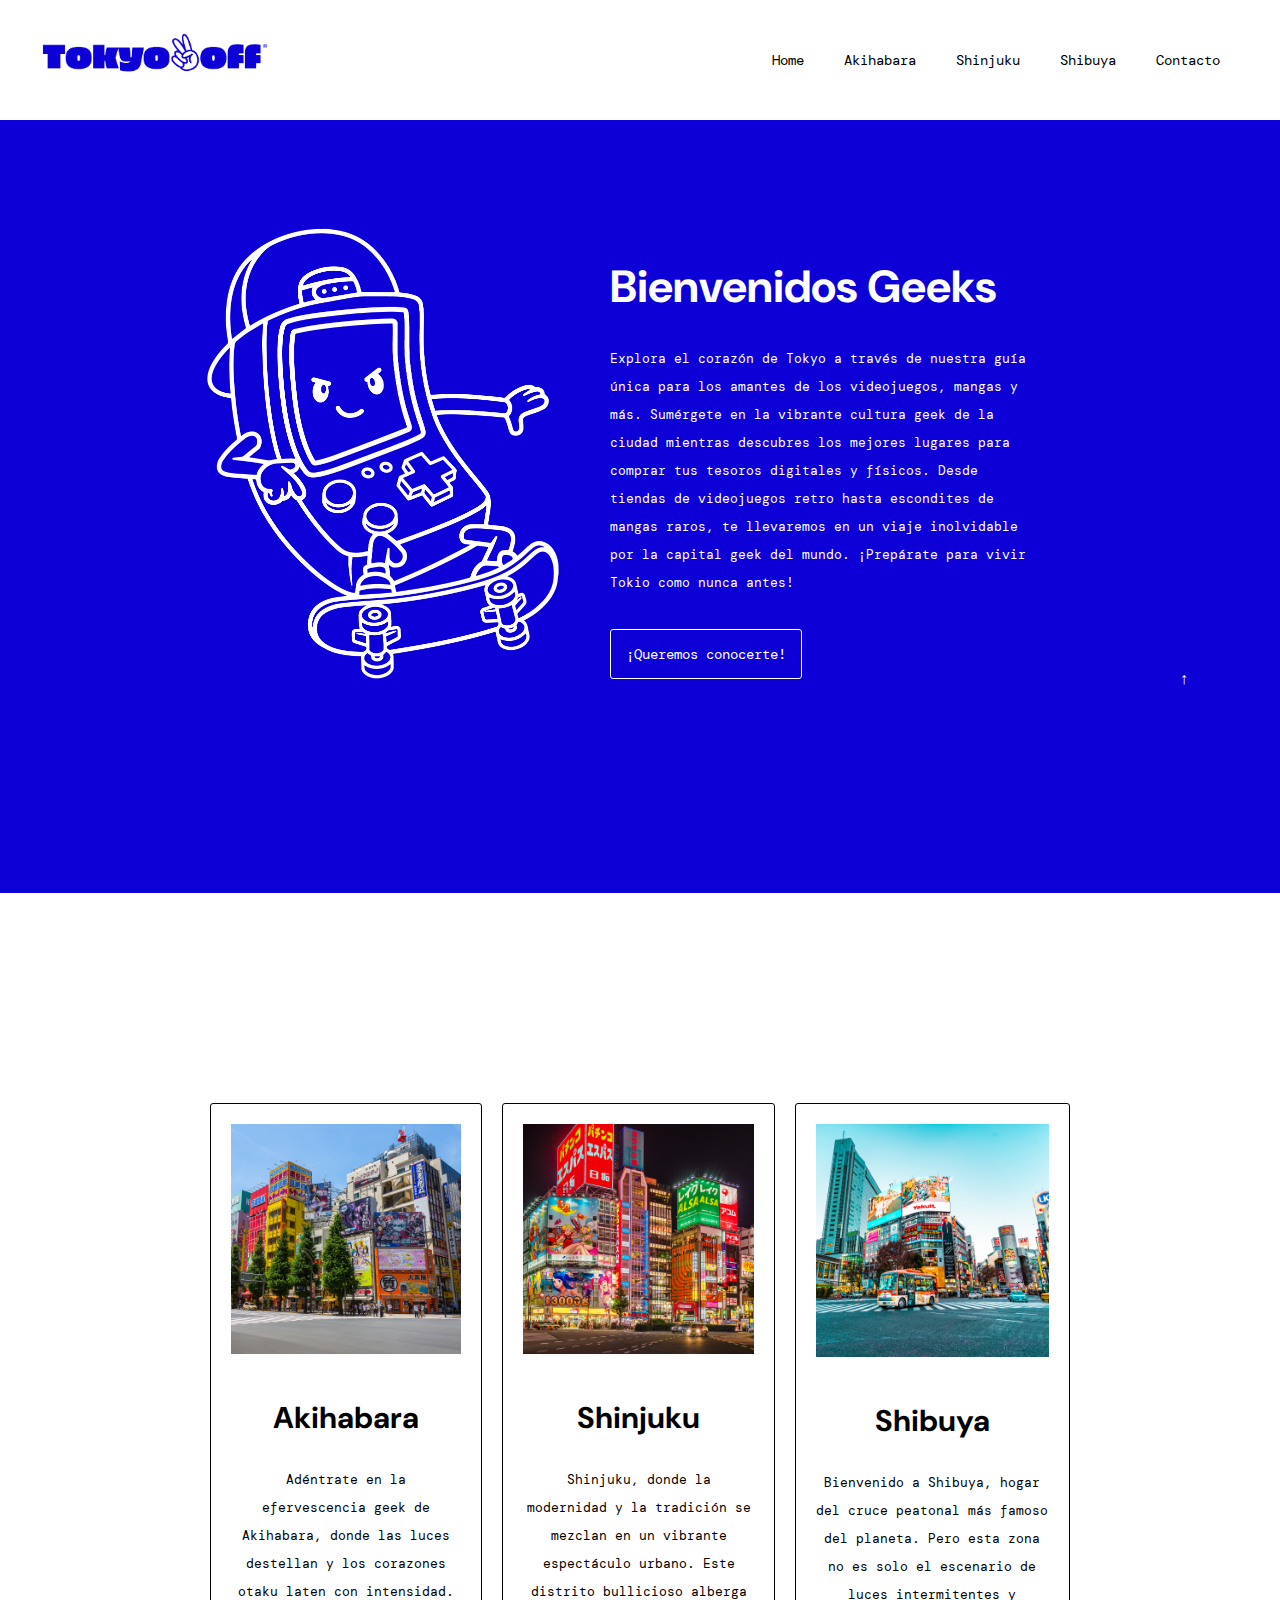
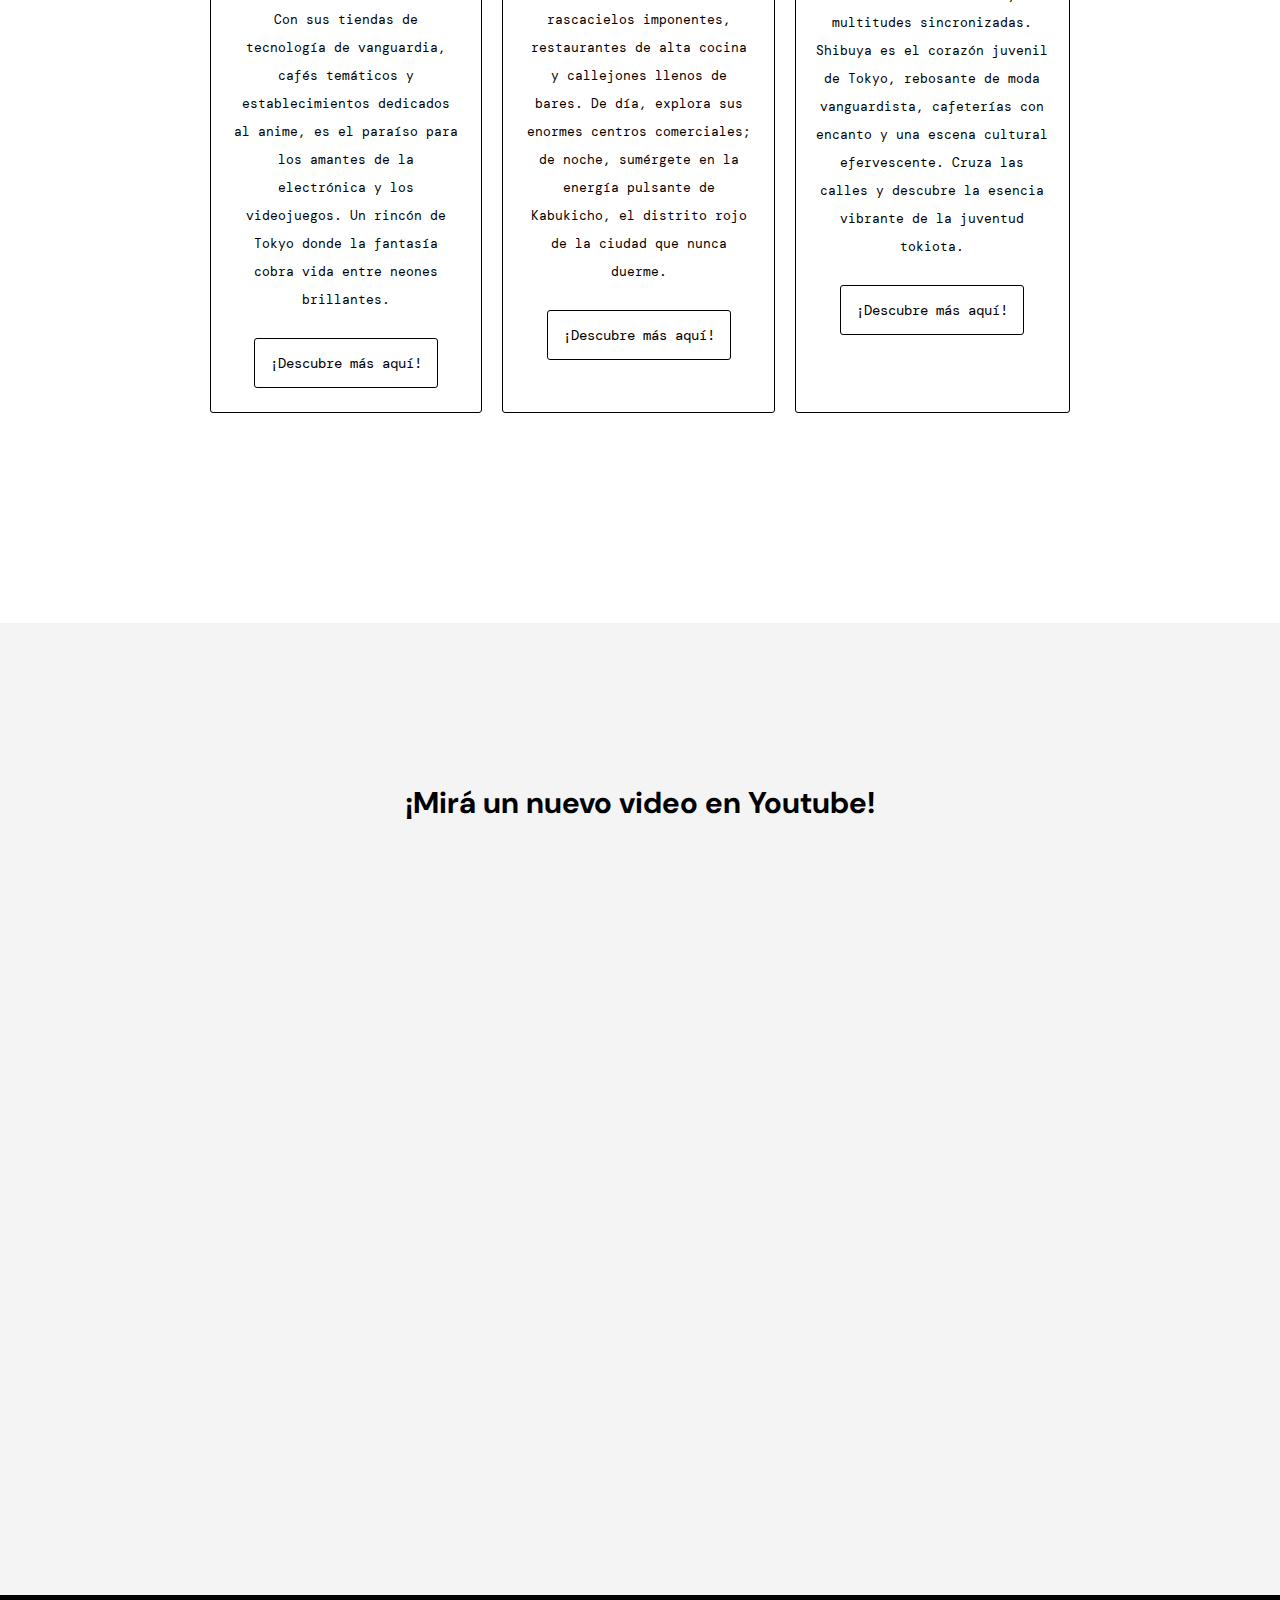
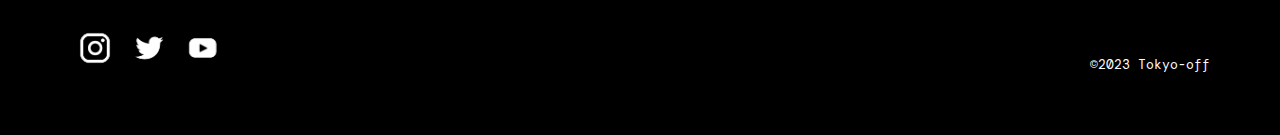
==== index.html @ 871c1d8a "version 0.1" ====
<!DOCTYPE html>
<html lang="en">
<head>
    <meta charset="UTF-8">
    <meta name="viewport" content="width=device-width, initial-scale=1.0">
    <link rel="stylesheet" href="./css/estilo.css">
    <title>Tokyo-off</title>
    <link rel="shortcut icon" href="./img/favicon.png" type="image/x-icon">
    <link rel="preconnect" href="https://fonts.googleapis.com">
    <link rel="preconnect" href="https://fonts.gstatic.com" crossorigin>
    <link href="https://fonts.googleapis.com/css2?family=DM+Sans:opsz@9..40&display=swap" rel="stylesheet">
    <link rel="preconnect" href="https://fonts.googleapis.com">
    <link rel="preconnect" href="https://fonts.gstatic.com" crossorigin>
    <link href="https://fonts.googleapis.com/css2?family=DM+Mono&family=DM+Sans:opsz@9..40&display=swap" rel="stylesheet">
</head>
<body>
    <header>
        <nav class="top">
            <div class="logo">
                <a href="index.html"><img src="./img/logo.png" alt="Logo"></a>
            </div>
            <ul class="menu">
                <li><a href="index.html">Home</a></li>
                <li><a href="./paginas/akihabara.html">Akihabara</a></li>
                <li><a href="./paginas/shinjuku.html">Shinjuku</a></li>
                <li><a href="./paginas/shibuya.html">Shibuya</a></li>
                <li><a href="./paginas/contacto.html">Contacto</a></li>
            </ul>
        </nav>
    </header>

    <main>
        <section class="seccion1">
            <div>
                <img src="./img/tokyo.jpg" alt="Tokyo">
            </div>
        </section>

        <section class="seccion2">
            <div>
                <img src="./img/geek.png" alt="Geek">
            </div>
            <div class="texto1">
                <h1>Bienvenidos Geeks</h1>
                <br>
                <p> Explora el corazón de Tokyo a través de nuestra guía única para los amantes de los videojuegos, mangas y más. Sumérgete en la vibrante cultura geek de la ciudad mientras descubres los mejores lugares para comprar tus tesoros digitales y físicos. Desde tiendas de videojuegos retro hasta escondites de mangas raros, te llevaremos en un viaje inolvidable por la capital geek del mundo. ¡Prepárate para vivir Tokio como nunca antes!</p>
                <br>
                <a href="./paginas/contacto.html" class="boton1">¡Queremos conocerte!</a>
            </div>
        </section>

        <section class="seccion3">
            <div class="img-item">
              <img src="./img/akihabara-cuadrada.jpg" alt="Akihabara">
              <h2>Akihabara</h2>
              
              <br>
              <p>Adéntrate en la efervescencia geek de Akihabara, donde las luces destellan y los corazones otaku laten con intensidad. Con sus tiendas de tecnología de vanguardia, cafés temáticos y establecimientos dedicados al anime, es el paraíso para los amantes de la electrónica y los videojuegos. Un rincón de Tokyo donde la fantasía cobra vida entre neones brillantes.</p>
              <a href="./paginas/akihabara.html" class="boton2">¡Descubre más aquí!</a>
            </div>

            <div class="img-item">
                <img src="./img/shinjuku-cuadrada.jpg" alt="Shinjuku">
                <h2>Shinjuku</h2>
                <br>
                <p>Shinjuku, donde la modernidad y la tradición se mezclan en un vibrante espectáculo urbano. Este distrito bullicioso alberga rascacielos imponentes, restaurantes de alta cocina y callejones llenos de bares. De día, explora sus enormes centros comerciales; de noche, sumérgete en la energía pulsante de Kabukicho, el distrito rojo de la ciudad que nunca duerme.</p>
                <a href="./paginas/shinjuku.html" class="boton2">¡Descubre más aquí!</a>
            </div>

            <div class="img-item">
              <img src="./img/shibuya-cuadrada.jpg" alt="Shibuya">
              <h2>Shibuya</h2>
              <br>
              <p>Bienvenido a Shibuya, hogar del cruce peatonal más famoso del planeta. Pero esta zona no es solo el escenario de luces intermitentes y multitudes sincronizadas. Shibuya es el corazón juvenil de Tokyo, rebosante de moda vanguardista, cafeterías con encanto y una escena cultural efervescente. Cruza las calles y descubre la esencia vibrante de la juventud tokiota.</p>
              <a href="./paginas/shibuya.html" class="boton2">¡Descubre más aquí!</a>
            </div>
          </section>

          <section class="seccion4">
            <div>
                <h2>¡Mirá un nuevo video en Youtube!</h2>
                <br>
                <iframe width="1000" height="560" src="https://www.youtube.com/embed/0nTO4zSEpOs?si=4sFoR-tvYSKxNUcH" title="YouTube video player" frameborder="0" allow="accelerometer; autoplay; clipboard-write; encrypted-media; gyroscope; picture-in-picture; web-share" allowfullscreen></iframe>

            </div>
        </section>

        <a href="#top"><button class="floating-button">↑</button></a>
    
    </main>

   

    <footer>
        <div class="social">
            <i class="bi bi-instagram"></i>
            <a href="https://www.instagram.com/" target="_blank"><img src="./img/logo-instagram.png" alt="Logo Instagram"></a>
            <a href="https://www.twitter.com" target="_blank"><img src="./img/logo-twitter.png" alt="Logo Twitter"></a>
            <a href="https://www.youtube.com" target="_blank"><img src="./img/logo-youtube.png" alt="Logo Youtube"></a>
        </div>

        <div class="copyright">
            <p>©2023 Tokyo-off</p>
        </div>
    </footer>
    
</body>
</html>
---- css/estilo.css ----
*{
    margin: 0;
    padding: 0;
    box-sizing: border-box;
}


h1{
    font-family: 'DM Sans', sans-serif;
    font-size: 45px;
    line-height:80px;
}

h2{
    font-family: 'DM Sans', sans-serif;
    font-size: 30px;
    line-height:60px;
}

p{
    font-family: 'DM Mono', monospace;
    font-size: 13px;
    line-height: 28px;

}

nav{
    width: 100%;
    height: 120px;
    margin: 0 auto;
    padding: 30px;
    background-color: white;
    display: flex;
    justify-content: space-between;
    align-items: center;
    position: fixed;
}

nav img{
    width: 250px;
    padding: 10px;
    margin-top: 20px;
}
.menu{
    list-style: none;
    display: flex;
    padding: 10px;
}
.menu a{
    color: black;
    text-decoration: none;
    padding: 20px;
    font-family: 'DM Mono', monospace;
    font-size: 14px;
}
.menu a:hover{
    color: #0c00d6;
}

.seccion1 img{
    width: 100%;
    margin: 0 auto;
    padding: 0 auto;
    display: flex;
   
}

.seccion2{
    background-color: #0c00d6;
    display: flex;
    justify-content: space-between;
    align-items: center;  
}

.seccion2 img{
    width: 60%;
    margin: 200px;
}

.texto1{
    width: 100%;
    margin-right: 250px;
}

.seccion2 h1{
    color: white;
}

.seccion2 p{
    color: white;
    margin-bottom: 30px;
}

.boton1{
    color:white;
    text-decoration: none;
    font-family: 'DM Mono', monospace;
    font-size: 14px;
    border: 1px solid white;
    border-radius: 3px;
    padding: 15px;
}

.boton1:hover{
    color:#0c00d6;
    background-color: white;
    
}

.seccion3 {
    display: flex;
    margin: 200px;
    justify-content: space-between;
    align-items: top;
}
  
.img-item {
    margin: 10px;
    text-align: center;
    border: 1px solid black;
    border-radius: 3px;
    padding: 20px;
    padding-bottom: 40px;    
}
  
img {
    max-width: 100%;
    height: auto;
    margin-bottom: 30px;
}

.img-item p{
    margin-bottom: 40px;
} 

.boton2{
    color:black;
    text-decoration: none;
    font-family: 'DM Mono', monospace;
    font-size: 14px;
    border: 1px solid black;
    border-radius: 3px;
    padding: 15px;
}

.boton2:hover{
    color:white;
    background-color:#0c00d6;
    border: 1px solid #0c00d6;
}

.seccion4{
    width: 100%;
    background-color: #f4f4f4;
    display: flex;
    justify-content: center;
    padding: 150px;
}

.seccion4 h2{
    text-align: center;
    margin-bottom: 30px;
}

.half-section {
    display: flex;
    width: 100%;
    align-items: center;
    background-color: #f4f4f4;
}
  
.image-container {
    flex: 1;
    
}
  
.image-container img {
    width: 100%;
    height: auto;
    margin: 0 auto;
    padding: 0 auto;
    display: flex;    
}
  
.text-container {
    flex: 1;
    padding: 50px;
    
}

.floating-button {
    position: fixed;
    bottom: 200px;
    right: 70px;
    padding: 10px 20px;
    background-color: #0c00d6;
    color:white;
    border: 1px solid #0c00d6;
    border-radius: 3px;
    cursor: pointer;
    font-size: 16px;
    font-family: 'DM Mono', monospace;
}

.form-container {
  width: 100%;
  padding: 100px;
  border: 1px solid #ccc;
  border-radius: 8px;
  font-family: 'DM Mono', monospace;
  font-size: 13px;
  line-height: 28px;
  display: flex;
  align-items: center;
  justify-content: center; 
}
  
form {
    width: 400px;
    padding: 20px;
    border: 1px solid #ccc;
    border-radius: 8px;
    display: flex;
    flex-direction: column;
}

label {
    margin-bottom: 8px;
  }
  
input, textarea {
    padding: 8px;
    margin-bottom: 16px;
}
  
button {
    background-color: white;
    color: black;
    border: 1px solid black;
    padding: 15px;
    border-radius: 3px;
    cursor: pointer;
    font-family: 'DM Mono', monospace;
}
  
button:hover {
    background-color: #0c00d6;
    color: white;
    border: 1px solid #0c00d6;
}

footer{
    width: 100%;
    height: 120px;
    margin: 0 auto;
    padding: 70px;
    background-color: black;
    display: flex;
    justify-content: space-between;
    align-items: center;
}

footer img{
    width: 50px;
}
.copyright p{
    color:white;
}
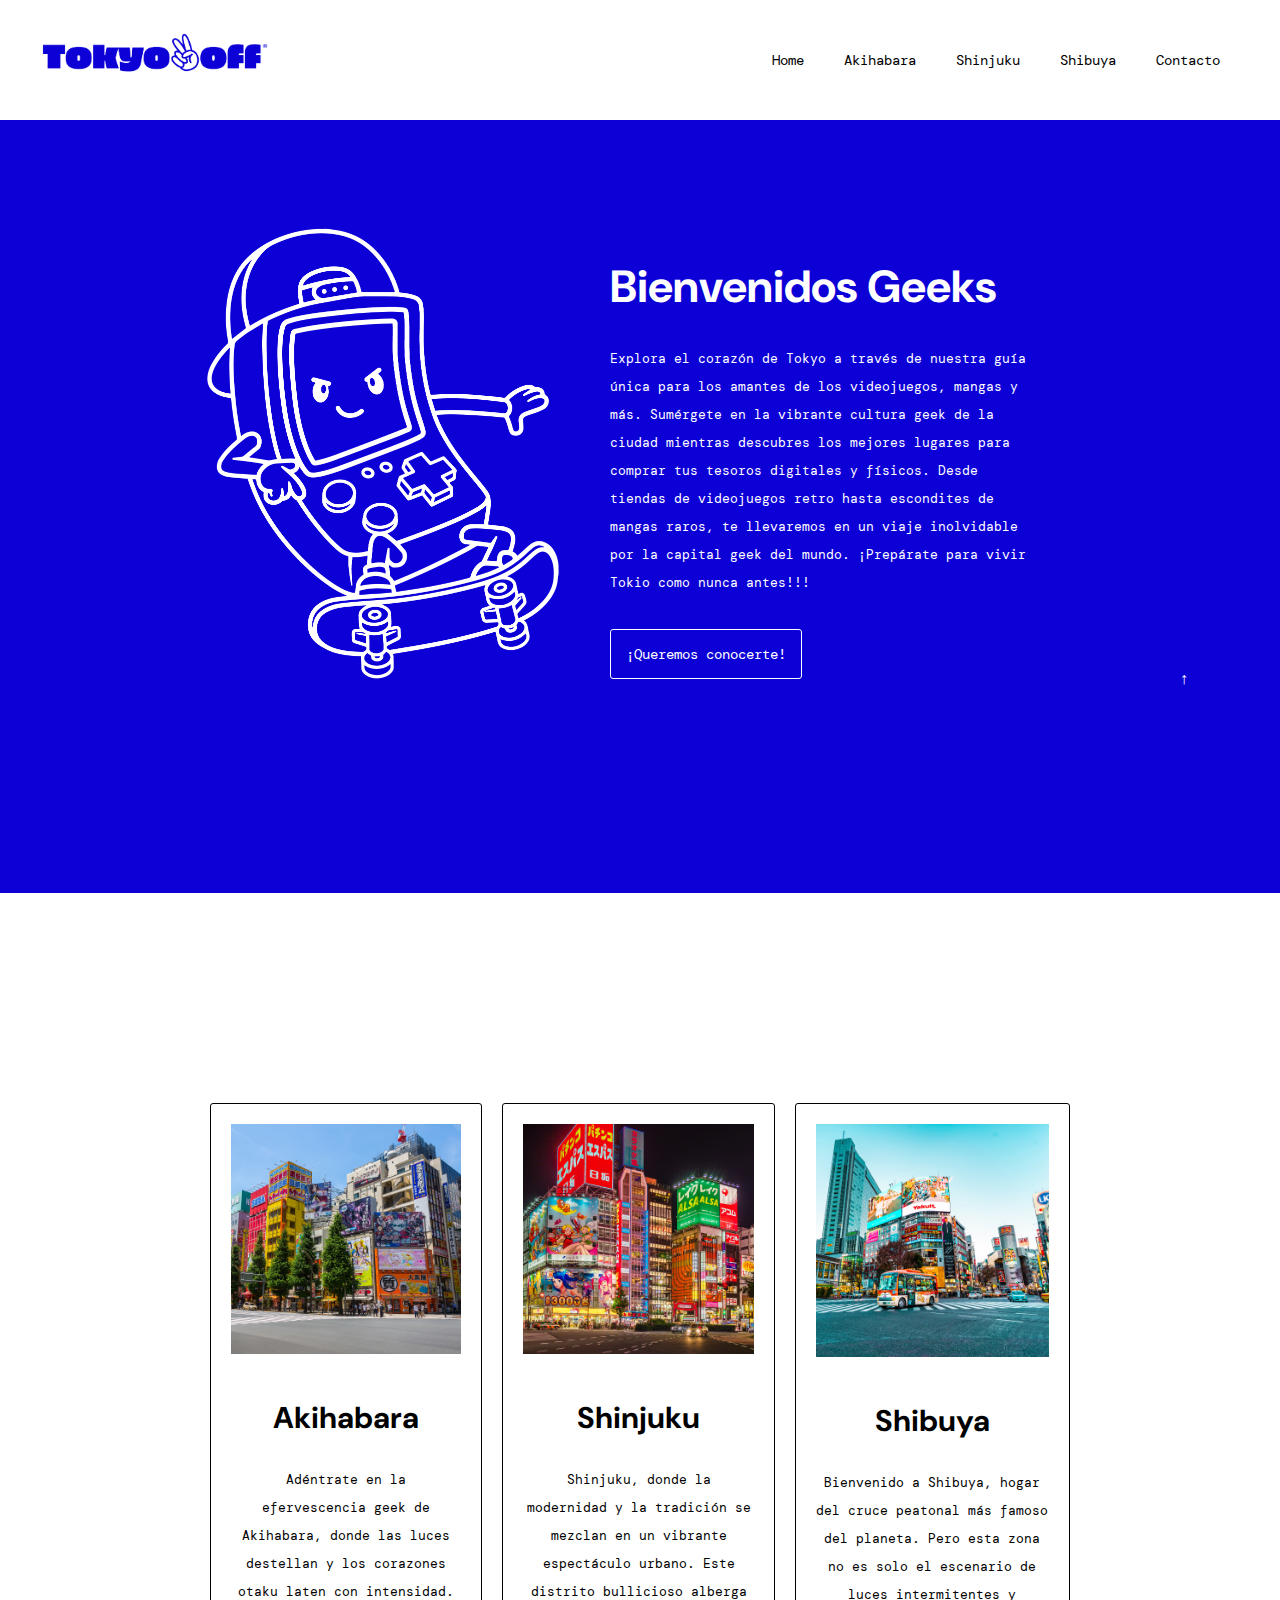
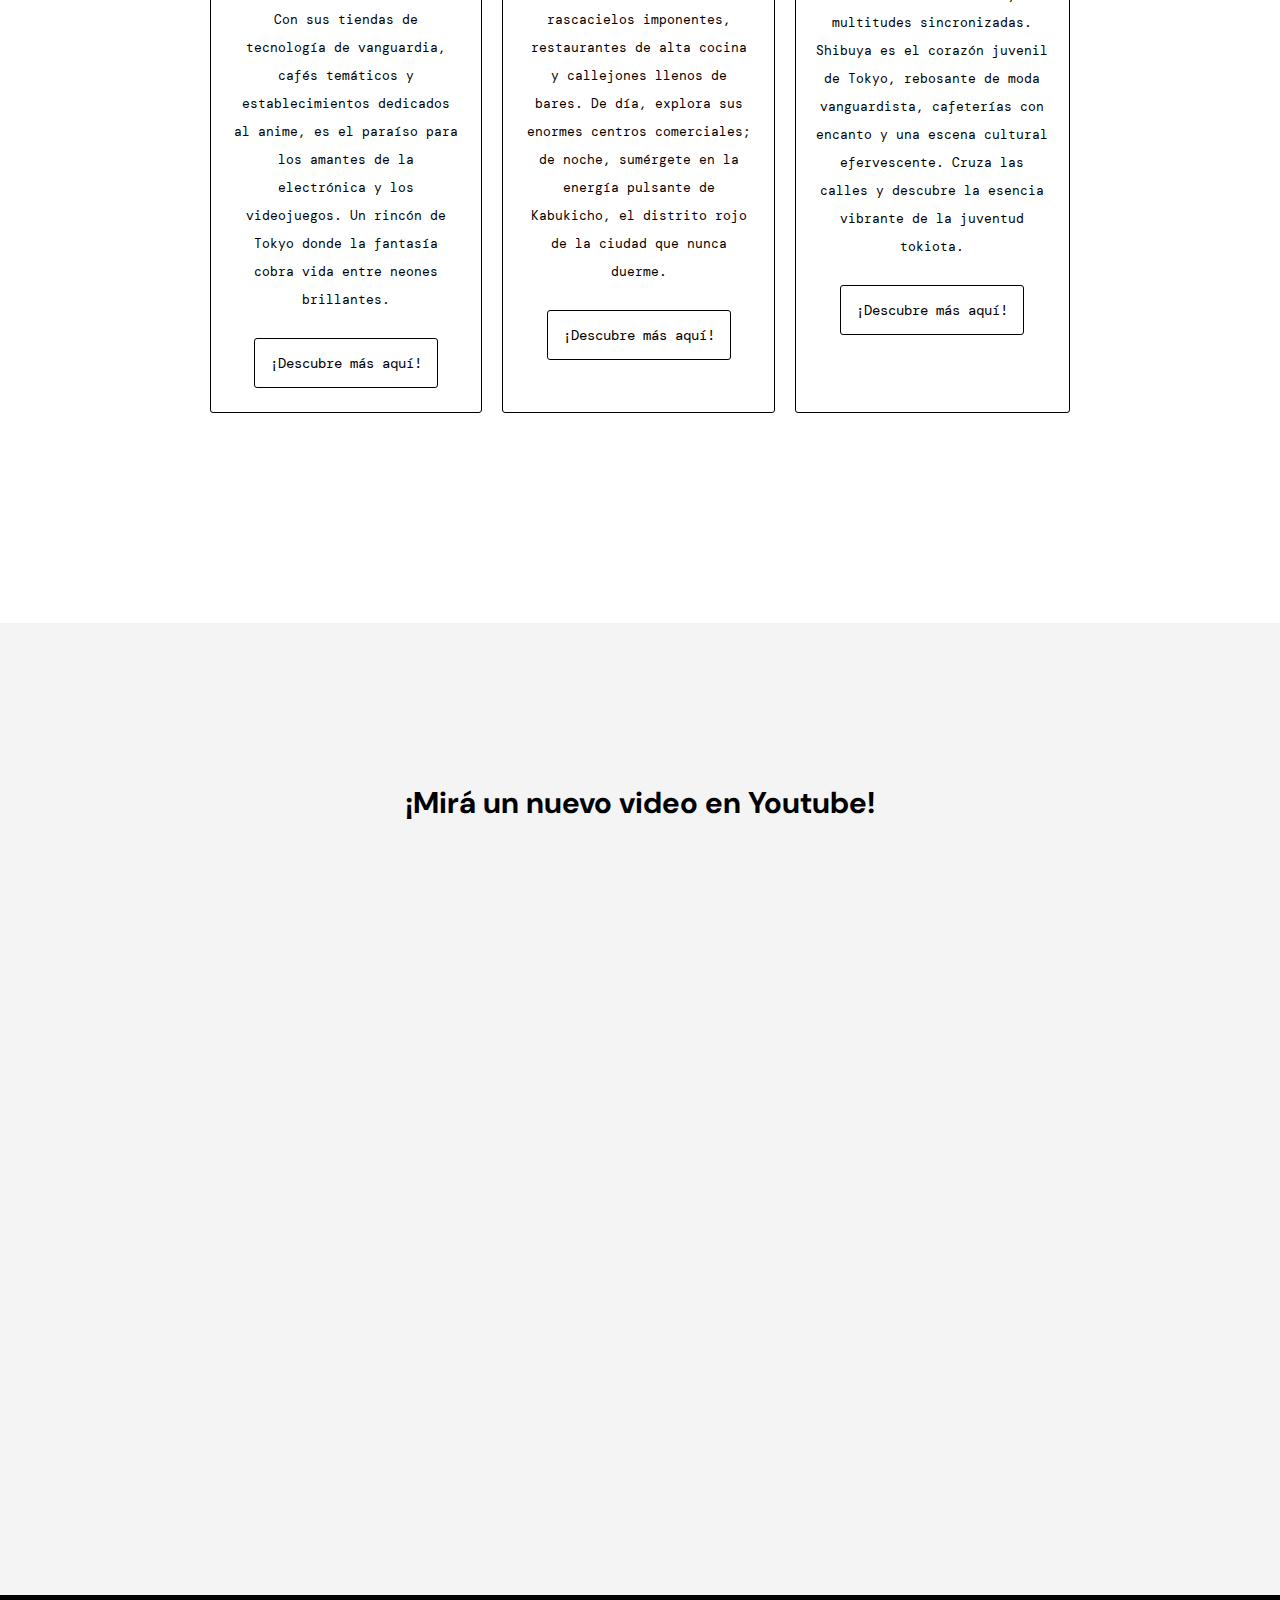
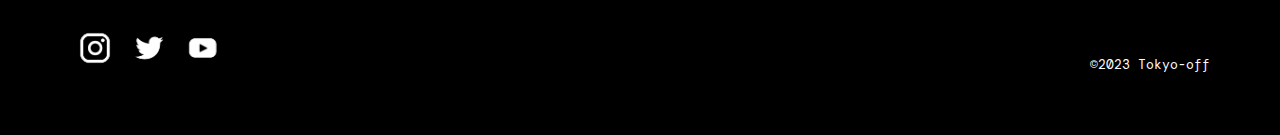
==== commit 6fc4366e: "version 0.2" ====
--- a/index.html
+++ b/index.html
@@ -43,7 +43,7 @@
             <div class="texto1">
                 <h1>Bienvenidos Geeks</h1>
                 <br>
-                <p> Explora el corazón de Tokyo a través de nuestra guía única para los amantes de los videojuegos, mangas y más. Sumérgete en la vibrante cultura geek de la ciudad mientras descubres los mejores lugares para comprar tus tesoros digitales y físicos. Desde tiendas de videojuegos retro hasta escondites de mangas raros, te llevaremos en un viaje inolvidable por la capital geek del mundo. ¡Prepárate para vivir Tokio como nunca antes!</p>
+                <p> Explora el corazón de Tokyo a través de nuestra guía única para los amantes de los videojuegos, mangas y más. Sumérgete en la vibrante cultura geek de la ciudad mientras descubres los mejores lugares para comprar tus tesoros digitales y físicos. Desde tiendas de videojuegos retro hasta escondites de mangas raros, te llevaremos en un viaje inolvidable por la capital geek del mundo. ¡Prepárate para vivir Tokio como nunca antes!!!</p>
                 <br>
                 <a href="./paginas/contacto.html" class="boton1">¡Queremos conocerte!</a>
             </div>
